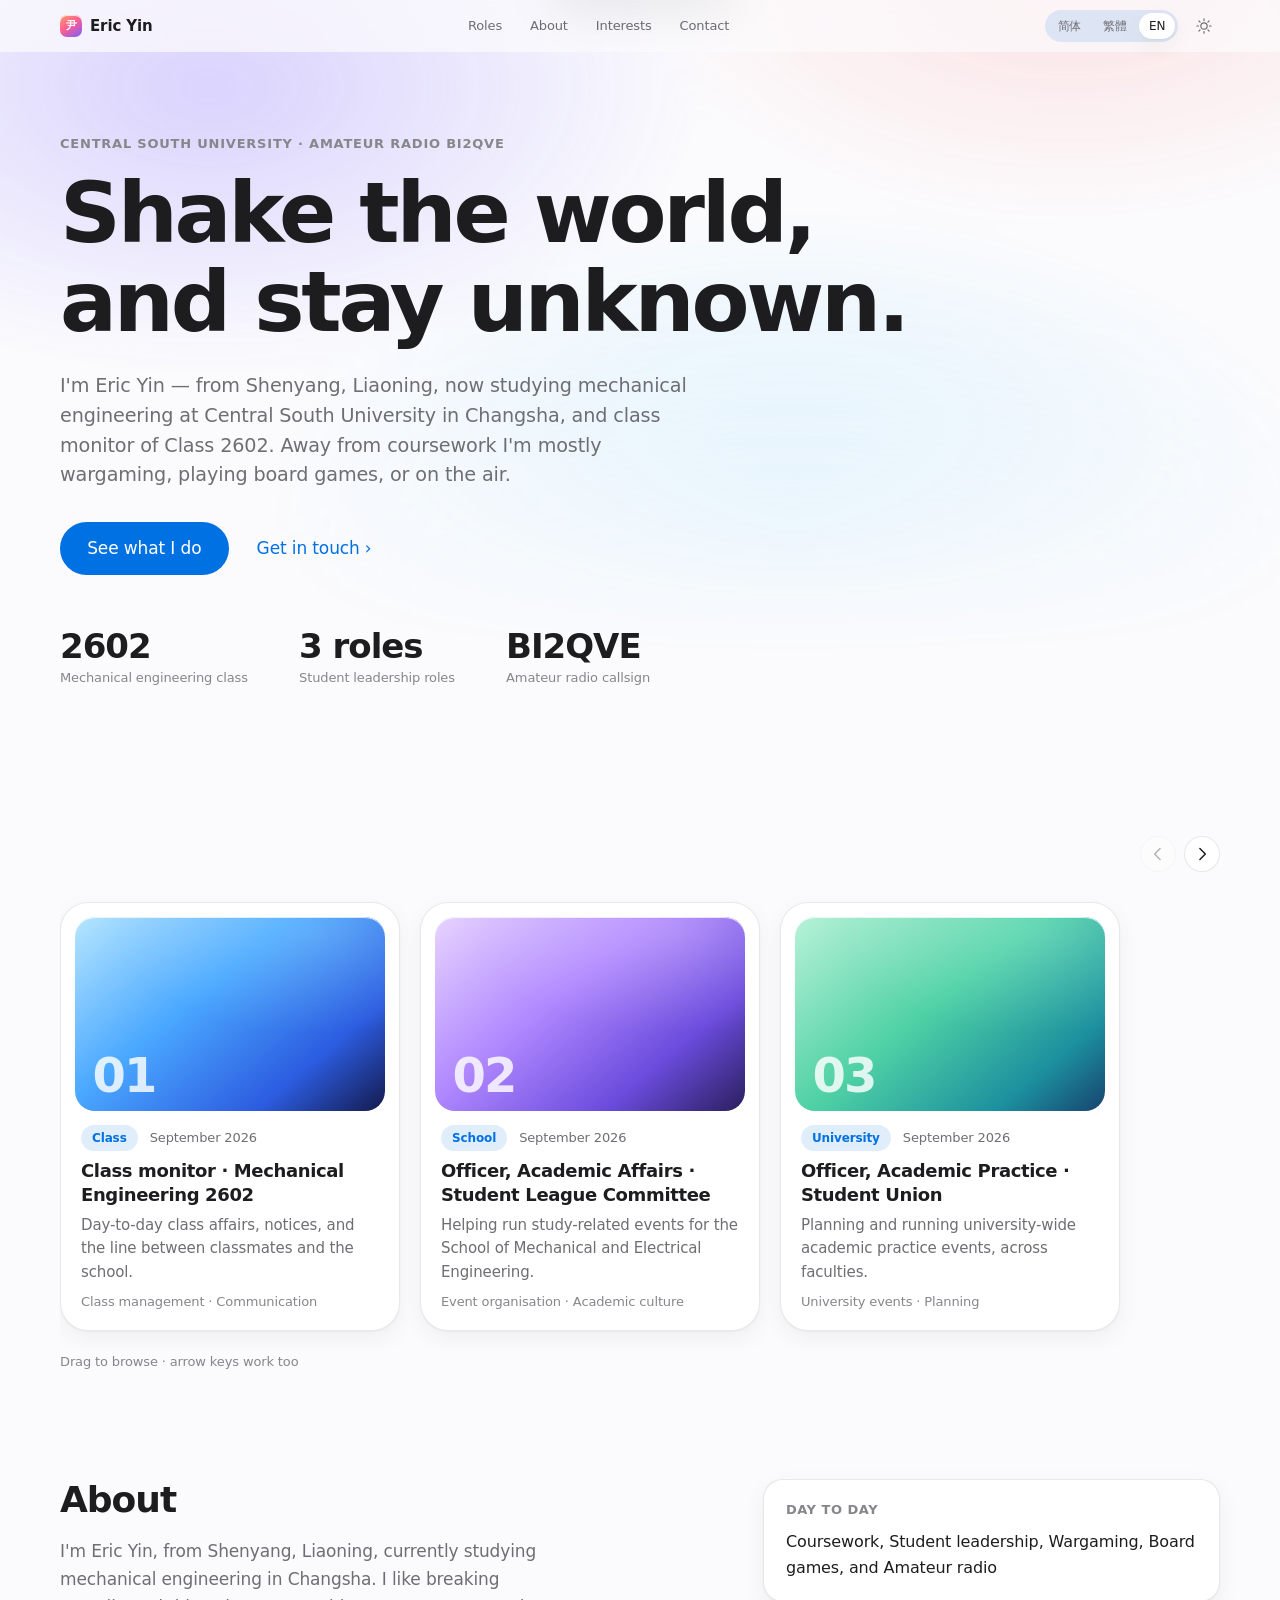
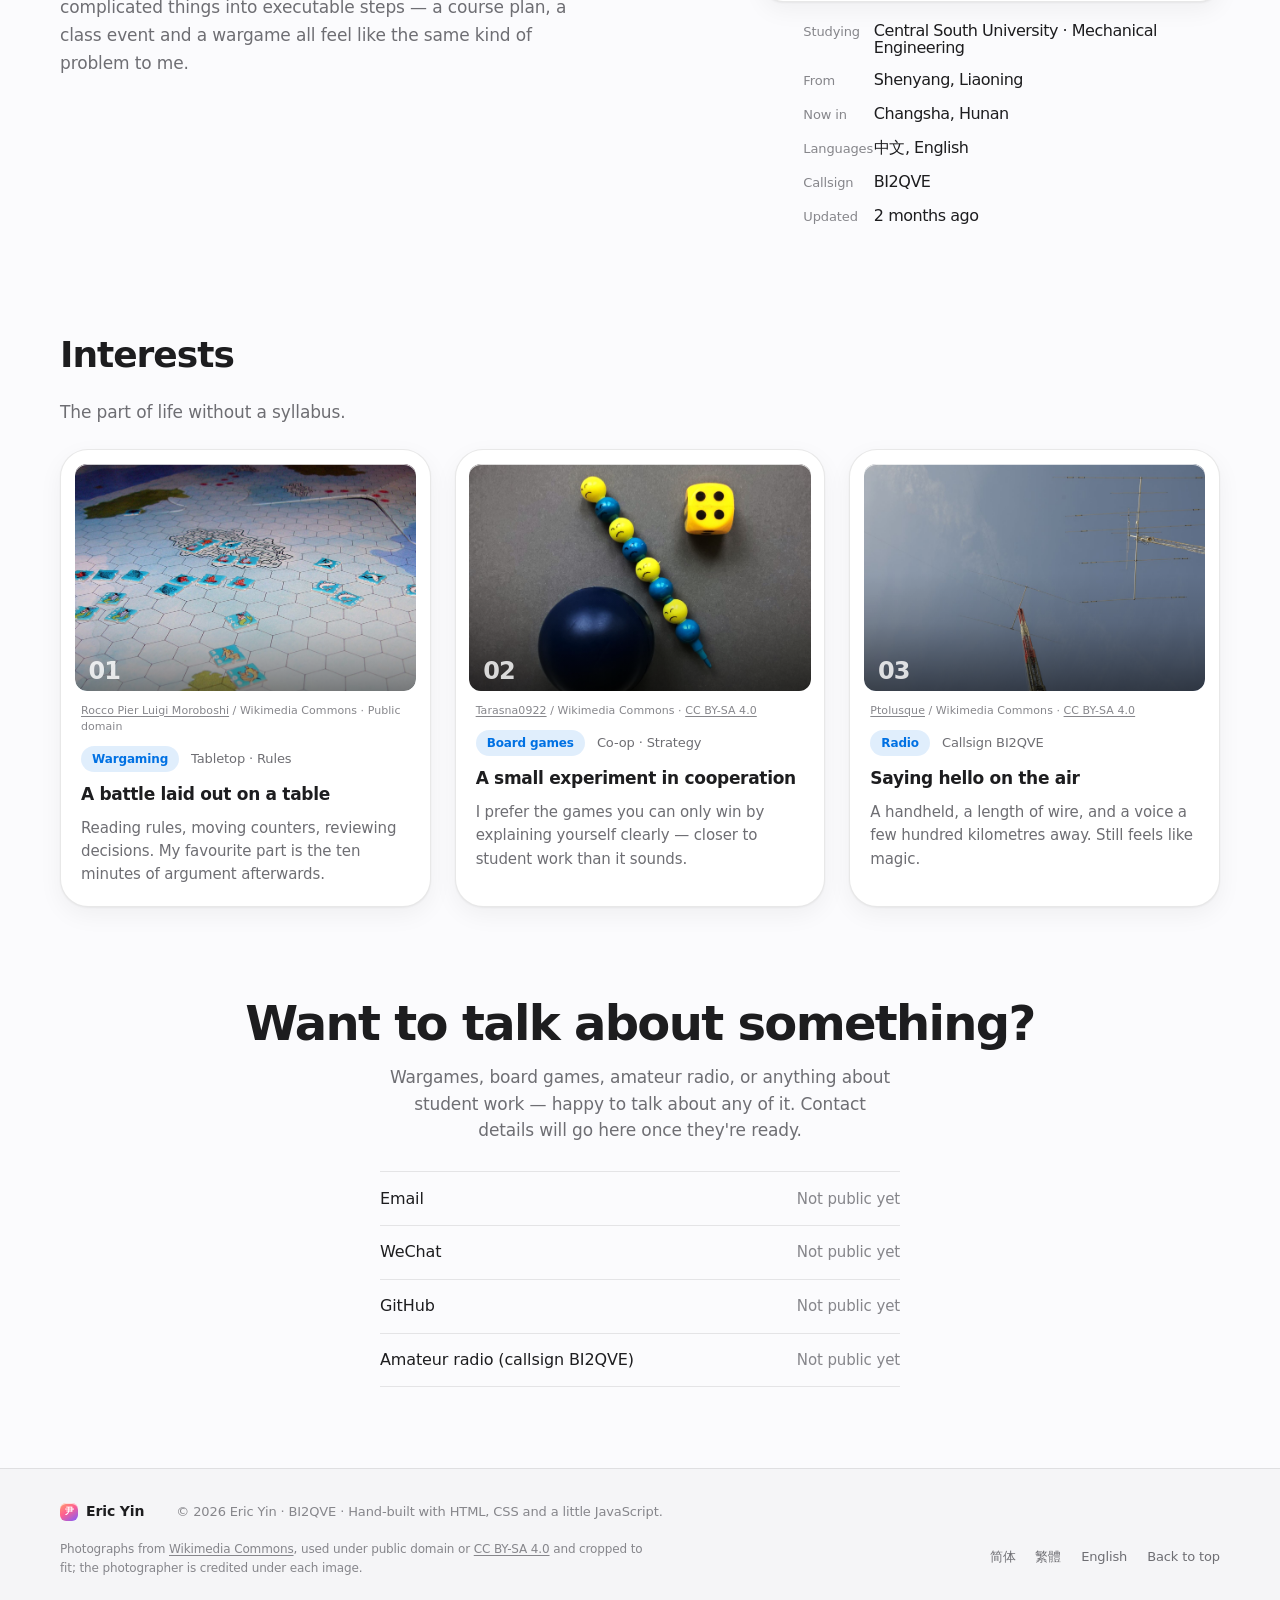
==== en/index.html @ 5bc8073a "建立个人主页：三语静态站点与 Pages 部署流程 简体 / 繁體（香港）/ English 三个页面，共用一份样式与脚本。  日期、区间、数字、复数、列表全部走 Intl，跟着页面语言自动切换；中文" ====
<!doctype html>
<html lang="en" dir="ltr">
<head>
<meta charset="utf-8">
<meta name="viewport" content="width=device-width, initial-scale=1, viewport-fit=cover">
<title>Eric Yin — Central South University · Amateur radio BI2QVE</title>
<meta name="description" content="Eric Yin (尹赫) is from Shenyang, Liaoning, studies mechanical engineering at Central South University, and is class monitor of Class 2602. Amateur radio callsign BI2QVE.">

<link rel="canonical" href="https://federation132.github.io/en/">
<link rel="alternate" hreflang="zh-CN" href="https://federation132.github.io/">
<link rel="alternate" hreflang="zh-HK" href="https://federation132.github.io/zh-HK/">
<link rel="alternate" hreflang="en" href="https://federation132.github.io/en/">
<link rel="alternate" hreflang="x-default" href="https://federation132.github.io/">

<meta property="og:type" content="profile">
<meta property="og:locale" content="en_US">
<meta property="og:locale:alternate" content="zh_CN">
<meta property="og:title" content="Eric Yin — Central South University · BI2QVE">
<meta property="og:description" content="From Shenyang, Liaoning. Mechanical engineering student, class monitor, amateur radio BI2QVE.">
<meta property="og:url" content="https://federation132.github.io/en/">

<meta name="theme-color" content="#fbfbfd" media="(prefers-color-scheme: light)">
<meta name="theme-color" content="#000000" media="(prefers-color-scheme: dark)">

<link rel="stylesheet" href="../assets/styles.css">
<noscript><style>[data-reveal]{opacity:1;transform:none}</style></noscript>

<script type="application/ld+json">
{"@context":"https://schema.org","@type":"Person","name":"Eric Yin","alternateName":"尹赫","identifier":"BI2QVE",
"jobTitle":"Undergraduate student","url":"https://federation132.github.io/en/",
"affiliation":{"@type":"CollegeOrUniversity","name":"Central South University"},
"birthPlace":{"@type":"Place","address":{"@type":"PostalAddress","addressLocality":"Shenyang","addressRegion":"Liaoning"}},
"address":{"@type":"PostalAddress","addressLocality":"Changsha","addressRegion":"Hunan"},
"knowsLanguage":["en","zh-CN"]}
</script>

<script>
  (function () {
    try {
      var saved = localStorage.getItem('site-theme');
      if (saved === 'light' || saved === 'dark') document.documentElement.dataset.theme = saved;
    } catch (e) {}
  })();
</script>
</head>
<body>

<a class="skip-link" href="#main">Skip to main content</a>

<div class="progress" aria-hidden="true"><i class="progress__bar" id="progressBar"></i></div>

<header class="nav" id="nav">
  <div class="nav__inner">
    <a class="nav__brand" href="/en/" hreflang="en">
      <span class="nav__mark" aria-hidden="true">尹</span>
      <span class="nav__name">Eric Yin</span>
    </a>

    <nav class="nav__links" aria-label="Main navigation">
      <a href="#roles">Roles</a>
      <a href="#about">About</a>
      <a href="#interests">Interests</a>
      <a href="#contact">Contact</a>
    </nav>

    <div class="nav__actions">
      <div class="lang-switch" role="group" aria-label="Language">
        <a class="lang-switch__opt" href="/" hreflang="zh-CN" lang="zh-CN">简体</a>
        <a class="lang-switch__opt" href="/zh-HK/" hreflang="zh-HK" lang="zh-HK">繁體</a>
        <a class="lang-switch__opt is-active" href="/en/" hreflang="en" lang="en" aria-current="true">EN</a>
      </div>

      <button class="icon-btn" id="themeToggle" type="button"
              aria-label="Switch to dark appearance"
              data-label-to-light="Switch to light appearance"
              data-label-to-dark="Switch to dark appearance">
        <svg class="icon icon--sun" viewBox="0 0 24 24" aria-hidden="true">
          <circle cx="12" cy="12" r="4.25"/>
          <path d="M12 2.5v2.2M12 19.3v2.2M2.5 12h2.2M19.3 12h2.2M5.2 5.2l1.6 1.6M17.2 17.2l1.6 1.6M18.8 5.2l-1.6 1.6M6.8 17.2l-1.6 1.6"/>
        </svg>
        <svg class="icon icon--moon" viewBox="0 0 24 24" aria-hidden="true">
          <path d="M20 14.4A8.4 8.4 0 1 1 9.6 4a6.6 6.6 0 0 0 10.4 10.4Z"/>
        </svg>
      </button>
    </div>
  </div>
</header>

<main id="main">

  <!-- ── Hero ───────────────────────────────────────────────── -->
  <section class="hero">
    <div class="hero__glow" aria-hidden="true"></div>
    <div class="container hero__inner" id="heroInner">
      <p class="eyebrow">Central South University · Amateur radio BI2QVE</p>
      <h1 class="display">Shake the world,<br>and stay unknown.</h1>
      <p class="hero__sub">
        I'm Eric Yin — from Shenyang, Liaoning, now studying mechanical engineering at
        Central South University in Changsha, and class monitor of Class 2602.
        Away from coursework I'm mostly wargaming, playing board games, or on the air.
      </p>
      <div class="hero__actions">
        <a class="btn btn--lg" href="#roles">See what I do</a>
        <a class="link link--lg" href="#contact">Get in touch <span class="chev" aria-hidden="true">›</span></a>
      </div>

      <!-- 2602 is a class designation and BI2QVE is a callsign: identifiers,
           not quantities, so neither one goes through number formatting. -->
      <dl class="facts">
        <div class="fact">
          <dt class="fact__label">Mechanical engineering class</dt>
          <dd class="fact__value">2602</dd>
        </div>
        <div class="fact">
          <dt class="fact__label">Student leadership roles</dt>
          <dd class="fact__value">
            <span data-l10n-number="3">3</span>
            <span data-l10n-count="3" data-l10n-forms='{"one":"role","other":"roles"}'>roles</span>
          </dd>
        </div>
        <div class="fact">
          <dt class="fact__label">Amateur radio callsign</dt>
          <dd class="fact__value">BI2QVE</dd>
        </div>
      </dl>
    </div>
  </section>

  <!-- ── Student roles ──────────────────────────────────────── -->
  <section class="section" id="roles" aria-labelledby="rolesTitle">
    <div class="container section__head">
      <div>
        <h2 class="section__title" id="rolesTitle" data-reveal>Student roles</h2>
        <p class="section__sub" data-reveal>Three levels: my class, my school, and the university.</p>
      </div>
      <div class="rail" role="group" aria-label="Student roles carousel controls">
        <button class="rail__btn" type="button" data-rail="prev" aria-label="Previous">
          <svg viewBox="0 0 24 24" aria-hidden="true"><path d="M14.5 5.5 8 12l6.5 6.5"/></svg>
        </button>
        <button class="rail__btn" type="button" data-rail="next" aria-label="Next">
          <svg viewBox="0 0 24 24" aria-hidden="true"><path d="M9.5 5.5 16 12l-6.5 6.5"/></svg>
        </button>
      </div>
    </div>

    <div class="carousel container" id="carousel"
         role="group" aria-roledescription="carousel" aria-label="Student roles, draggable">
      <div class="carousel__viewport">
        <ul class="carousel__track" tabindex="0">
          <li class="work">
            <a class="work__link" href="#">
              <span class="cover cover--ocean"><span class="cover__num" aria-hidden="true">01</span></span>
              <span class="work__body">
                <span class="meta">
                  <span class="pill">Class</span>
                  <time datetime="2026-09" data-l10n-date="2026-09" data-l10n-date-format="ym">September 2026</time>
                </span>
                <span class="work__title">Class monitor · Mechanical Engineering 2602</span>
                <span class="work__excerpt">Day-to-day class affairs, notices, and the line between classmates and the school.</span>
                <span class="work__tags">Class management · Communication</span>
              </span>
            </a>
          </li>
          <li class="work">
            <a class="work__link" href="#">
              <span class="cover cover--lilac"><span class="cover__num" aria-hidden="true">02</span></span>
              <span class="work__body">
                <span class="meta">
                  <span class="pill">School</span>
                  <time datetime="2026-09" data-l10n-date="2026-09" data-l10n-date-format="ym">September 2026</time>
                </span>
                <span class="work__title">Officer, Academic Affairs · Student League Committee</span>
                <span class="work__excerpt">Helping run study-related events for the School of Mechanical and Electrical Engineering.</span>
                <span class="work__tags">Event organisation · Academic culture</span>
              </span>
            </a>
          </li>
          <li class="work">
            <a class="work__link" href="#">
              <span class="cover cover--mint"><span class="cover__num" aria-hidden="true">03</span></span>
              <span class="work__body">
                <span class="meta">
                  <span class="pill">University</span>
                  <time datetime="2026-09" data-l10n-date="2026-09" data-l10n-date-format="ym">September 2026</time>
                </span>
                <span class="work__title">Officer, Academic Practice · Student Union</span>
                <span class="work__excerpt">Planning and running university-wide academic practice events, across faculties.</span>
                <span class="work__tags">University events · Planning</span>
              </span>
            </a>
          </li>
        </ul>
      </div>
      <p class="carousel__hint">Drag to browse · arrow keys work too</p>
    </div>
  </section>

  <!-- ── About ──────────────────────────────────────────────── -->
  <section class="section" id="about" aria-labelledby="aboutTitle">
    <div class="container about">
      <div class="about__col">
        <h2 class="section__title" id="aboutTitle" data-reveal>About</h2>
        <p class="about__text" data-reveal>
          I'm Eric Yin, from Shenyang, Liaoning, currently studying mechanical engineering
          in Changsha. I like breaking complicated things into executable steps — a course
          plan, a class event and a wargame all feel like the same kind of problem to me.
        </p>
        <p class="about__text" data-reveal>
          Off duty I'm on the air as BI2QVE, at a board game table, or replaying a battle
          from decades ago. Different hobbies, same skill: making a call while the
          information is still incomplete.
        </p>
      </div>

      <div class="about__col about__col--aside">
        <div class="panel" data-reveal>
          <h3 class="panel__title">Day to day</h3>
          <p class="skills" data-l10n-list="Coursework|Student leadership|Wargaming|Board games|Amateur radio">Coursework, student leadership, wargaming, board games, and amateur radio</p>
        </div>

        <ul class="facts facts--stack">
          <li class="fact">
            <span class="fact__label">Studying</span>
            <span class="fact__value">Central South University · Mechanical Engineering</span>
          </li>
          <li class="fact">
            <span class="fact__label">From</span>
            <span class="fact__value">Shenyang, Liaoning</span>
          </li>
          <li class="fact">
            <span class="fact__label">Now in</span>
            <span class="fact__value">Changsha, Hunan</span>
          </li>
          <li class="fact">
            <span class="fact__label">Languages</span>
            <span class="fact__value"><span lang="zh-CN">中文</span>, English</span>
          </li>
          <li class="fact">
            <span class="fact__label">Callsign</span>
            <span class="fact__value">BI2QVE</span>
          </li>
          <li class="fact">
            <span class="fact__label">Updated</span>
            <span class="fact__value"><span data-l10n-relative="2026-09-24">today</span></span>
          </li>
        </ul>
      </div>
    </div>
  </section>

  <!-- ── Interests ──────────────────────────────────────────── -->
  <section class="section" id="interests" aria-labelledby="interestsTitle">
    <div class="container">
      <h2 class="section__title" id="interestsTitle" data-reveal>Interests</h2>
      <p class="section__sub" data-reveal>The part of life without a syllabus.</p>

      <ul class="grid grid--spaced">
        <li class="card" data-reveal>
          <div class="card__box">
            <span class="cover cover--sm cover--photo">
              <img class="cover__img" src="../assets/img/interest-wargame.jpg" width="1600" height="1067"
                   loading="lazy" decoding="async" alt="A hex-grid wargame map with counters on a table">
              <span class="cover__num" aria-hidden="true">01</span>
            </span>
            <p class="card__credit">
              <a href="https://commons.wikimedia.org/wiki/File:Idro_wargame_mapboard_detail.JPG" rel="noopener">Rocco Pier Luigi Moroboshi</a>
              / Wikimedia Commons · Public domain
            </p>
            <span class="meta"><span class="pill">Wargaming</span><span>Tabletop · Rules</span></span>
            <h3 class="card__title">A battle laid out on a table</h3>
            <p class="card__excerpt">Reading rules, moving counters, reviewing decisions. My favourite part is the ten minutes of argument afterwards.</p>
          </div>
        </li>
        <li class="card" data-reveal>
          <div class="card__box">
            <span class="cover cover--sm cover--photo">
              <img class="cover__img" src="../assets/img/interest-boardgames.jpg" width="1600" height="1067"
                   loading="lazy" decoding="async" alt="A close-up of a board game: a die and game pieces">
              <span class="cover__num" aria-hidden="true">02</span>
            </span>
            <p class="card__credit">
              <a href="https://commons.wikimedia.org/wiki/File:A_board_game_die,_a_small_ball_and_a_pen.jpg" rel="noopener">Tarasna0922</a>
              / Wikimedia Commons · <a href="https://creativecommons.org/licenses/by-sa/4.0" rel="noopener">CC BY-SA 4.0</a>
            </p>
            <span class="meta"><span class="pill">Board games</span><span>Co-op · Strategy</span></span>
            <h3 class="card__title">A small experiment in cooperation</h3>
            <p class="card__excerpt">I prefer the games you can only win by explaining yourself clearly — closer to student work than it sounds.</p>
          </div>
        </li>
        <li class="card" data-reveal>
          <div class="card__box">
            <span class="cover cover--sm cover--photo">
              <img class="cover__img" src="../assets/img/interest-radio.jpg" width="1600" height="1067"
                   loading="lazy" decoding="async" alt="Looking up at Yagi antennas on a tower against the sky">
              <span class="cover__num" aria-hidden="true">03</span>
            </span>
            <p class="card__credit">
              <a href="https://commons.wikimedia.org/wiki/File:Beam_antennas_amateur_radio_contest_station.JPG" rel="noopener">Ptolusque</a>
              / Wikimedia Commons · <a href="https://creativecommons.org/licenses/by-sa/4.0" rel="noopener">CC BY-SA 4.0</a>
            </p>
            <span class="meta"><span class="pill">Radio</span><span>Callsign BI2QVE</span></span>
            <h3 class="card__title">Saying hello on the air</h3>
            <p class="card__excerpt">A handheld, a length of wire, and a voice a few hundred kilometres away. Still feels like magic.</p>
          </div>
        </li>
      </ul>
    </div>
  </section>

  <!-- ── Contact ────────────────────────────────────────────── -->
  <section class="section section--tight" id="contact" aria-labelledby="contactTitle">
    <div class="container contact" data-reveal>
      <h2 class="contact__title" id="contactTitle">Want to talk about something?</h2>
      <p class="contact__sub">Wargames, board games, amateur radio, or anything about student work — happy to talk about any of it. Contact details will go here once they're ready.</p>

      <ul class="channels">
        <li class="channel">
          <span class="channel__label">Email</span>
          <span class="channel__value">Not public yet</span>
        </li>
        <li class="channel">
          <span class="channel__label">WeChat</span>
          <span class="channel__value">Not public yet</span>
        </li>
        <li class="channel">
          <span class="channel__label">GitHub</span>
          <span class="channel__value">Not public yet</span>
        </li>
        <li class="channel">
          <span class="channel__label">Amateur radio (callsign BI2QVE)</span>
          <span class="channel__value">Not public yet</span>
        </li>
      </ul>
    </div>
  </section>

</main>

<footer class="footer">
  <div class="container footer__inner">
    <p class="footer__brand"><span class="nav__mark nav__mark--sm" aria-hidden="true">尹</span> Eric Yin</p>
    <p class="footer__note">© 2026 Eric Yin · BI2QVE · Hand-built with HTML, CSS and a little JavaScript.</p>
    <p class="footer__credits">
      Photographs from <a href="https://commons.wikimedia.org" rel="noopener">Wikimedia Commons</a>,
      used under public domain or <a href="https://creativecommons.org/licenses/by-sa/4.0" rel="noopener">CC BY-SA 4.0</a> and cropped to fit;
      the photographer is credited under each image.
    </p>
    <nav class="footer__links" aria-label="Footer navigation">
      <a href="/" hreflang="zh-CN" lang="zh-CN">简体</a>
      <a href="/zh-HK/" hreflang="zh-HK" lang="zh-HK">繁體</a>
      <a href="/en/" hreflang="en" lang="en">English</a>
      <a href="#main">Back to top</a>
    </nav>
  </div>
</footer>

<!-- Offered, never forced: shown only when the browser prefers the other language. -->
<aside class="lang-hint" id="langHint" hidden>
  <p class="lang-hint__msg" lang="zh-CN" data-lang-variant="zh-CN">这个页面也有简体中文版本。</p>
  <p class="lang-hint__msg" lang="zh-HK" data-lang-variant="zh-HK">此頁亦有繁體中文版本。</p>
  <a class="lang-hint__go" href="/" hreflang="zh-CN" lang="zh-CN" data-lang-variant="zh-CN" data-lang-remember="zh-CN">阅读简体中文版</a>
  <a class="lang-hint__go" href="/zh-HK/" hreflang="zh-HK" lang="zh-HK" data-lang-variant="zh-HK" data-lang-remember="zh-HK">閱讀繁體中文版</a>
  <button class="lang-hint__close" type="button" lang="zh-CN" data-lang-variant="zh-CN" aria-label="不再提示">
    <svg viewBox="0 0 24 24" aria-hidden="true"><path d="M7 7l10 10M17 7L7 17"/></svg>
  </button>
  <button class="lang-hint__close" type="button" lang="zh-HK" data-lang-variant="zh-HK" aria-label="不再提示">
    <svg viewBox="0 0 24 24" aria-hidden="true"><path d="M7 7l10 10M17 7L7 17"/></svg>
  </button>
</aside>

<script src="../assets/app.js" defer></script>
</body>
</html>
---- assets/styles.css ----
/* =========================================================
   Personal site — built on Apple's design and fluid-interface
   principles, with internationalisation treated as structure
   rather than an afterthought.

   i18n / l10n notes, kept in the CSS itself:
   - every spacing, inset and alignment uses logical properties,
     so a right-to-left locale flips without a second stylesheet;
   - tracking and leading are tuned per script, because one
     letter-spacing value cannot be right for Latin and for CJK;
   - type scales in rem/clamp, so a larger user font size or a
     longer translation reflows instead of clipping.
   ========================================================= */

/* ── Tokens ─────────────────────────────────────────────── */
:root {
  color-scheme: light;

  --bg: #fbfbfd;
  --bg-deep: #f5f5f7;
  --surface: #ffffff;
  --nav-bg: rgba(251, 251, 253, 0.72);

  --text: #1d1d1f;
  --text-secondary: #6e6e73;
  --text-tertiary: #86868b;
  --hairline: rgba(0, 0, 0, 0.09);
  --edge-light: rgba(255, 255, 255, 0.75);

  --accent: #0071e3;
  --accent-soft: rgba(0, 113, 227, 0.12);

  --shadow-1: 0 1px 2px rgba(0, 0, 0, 0.05), 0 8px 24px rgba(0, 0, 0, 0.05);
  --shadow-2: 0 2px 6px rgba(0, 0, 0, 0.07), 0 22px 56px rgba(0, 0, 0, 0.11);
  --shadow-3: 0 8px 20px rgba(0, 0, 0, 0.10), 0 30px 70px rgba(0, 0, 0, 0.16);

  --r-lg: 28px;
  --r-md: 20px;
  --r-sm: 12px;

  --font: -apple-system, BlinkMacSystemFont, "SF Pro Display", "SF Pro Text",
          "Segoe UI", Roboto, "Helvetica Neue", "Noto Sans", "Noto Sans SC",
          "PingFang SC", "Hiragino Sans GB", "Microsoft YaHei", system-ui, sans-serif;

  --nav-h: 52px;
  --ease-out: cubic-bezier(0.22, 0.61, 0.36, 1);
  --ease-in-out: cubic-bezier(0.4, 0, 0.2, 1);
}

[data-theme="dark"] {
  color-scheme: dark;
  --bg: #000000;
  --bg-deep: #0a0a0c;
  --surface: #1d1d1f;
  --nav-bg: rgba(22, 22, 24, 0.68);
  --text: #f5f5f7;
  --text-secondary: #a1a1a6;
  --text-tertiary: #8e8e93;
  --hairline: rgba(255, 255, 255, 0.13);
  --edge-light: rgba(255, 255, 255, 0.16);
  --accent: #0a84ff;
  --accent-soft: rgba(10, 132, 255, 0.18);
  --shadow-1: 0 1px 2px rgba(0, 0, 0, 0.6), 0 10px 30px rgba(0, 0, 0, 0.5);
  --shadow-2: 0 2px 8px rgba(0, 0, 0, 0.7), 0 26px 70px rgba(0, 0, 0, 0.6);
  --shadow-3: 0 10px 26px rgba(0, 0, 0, 0.7), 0 34px 80px rgba(0, 0, 0, 0.7);
}

@media (prefers-color-scheme: dark) {
  :root:not([data-theme="light"]) {
    color-scheme: dark;
    --bg: #000000;
    --bg-deep: #0a0a0c;
    --surface: #1d1d1f;
    --nav-bg: rgba(22, 22, 24, 0.68);
    --text: #f5f5f7;
    --text-secondary: #a1a1a6;
    --text-tertiary: #8e8e93;
    --hairline: rgba(255, 255, 255, 0.13);
    --edge-light: rgba(255, 255, 255, 0.16);
    --accent: #0a84ff;
    --accent-soft: rgba(10, 132, 255, 0.18);
    --shadow-1: 0 1px 2px rgba(0, 0, 0, 0.6), 0 10px 30px rgba(0, 0, 0, 0.5);
    --shadow-2: 0 2px 8px rgba(0, 0, 0, 0.7), 0 26px 70px rgba(0, 0, 0, 0.6);
    --shadow-3: 0 10px 26px rgba(0, 0, 0, 0.7), 0 34px 80px rgba(0, 0, 0, 0.7);
  }
}

/* ── Base ───────────────────────────────────────────────── */
*, *::before, *::after { box-sizing: border-box; }

html {
  -webkit-text-size-adjust: 100%;
  scroll-behavior: smooth;
  scroll-padding-top: calc(var(--nav-h) + 20px);
}

body {
  margin: 0;
  background: var(--bg);
  color: var(--text);
  font: 400 1rem/1.5 var(--font);
  font-optical-sizing: auto;
  letter-spacing: -0.008em;
  -webkit-font-smoothing: antialiased;
  overflow-x: hidden;
}

img, svg { display: block; max-width: 100%; }
a { color: inherit; text-decoration: none; }
::selection { background: var(--accent-soft); }

:focus-visible {
  outline: 2px solid var(--accent);
  outline-offset: 3px;
  border-radius: 6px;
}

.sr-only {
  position: absolute; width: 1px; height: 1px; padding: 0; margin: -1px;
  overflow: hidden; clip: rect(0 0 0 0); white-space: nowrap; border: 0;
}

.skip-link {
  position: fixed; inset-block-start: 8px; inset-inline-start: 50%;
  transform: translate(-50%, -160%);
  z-index: 100; padding: 10px 18px; border-radius: 999px;
  background: var(--surface); box-shadow: var(--shadow-2);
  font-size: 0.875rem; font-weight: 500;
  transition: transform 180ms var(--ease-out);
}
.skip-link:focus { transform: translate(-50%, 0); }

.container { width: min(1160px, 100% - 2.5rem); margin-inline: auto; }

/* ── Script-aware typography ────────────────────────────── */
/* Latin display type tightens as it grows. CJK does not want the
   same negative tracking, and prefers a touch more leading. */
.display {
  margin: 0;
  font-size: clamp(2.5rem, 6.6vw, 5.5rem);
  line-height: 1.05;
  letter-spacing: -0.038em;
  font-weight: 600;
  text-wrap: balance;
}

:lang(zh) .display { letter-spacing: -0.02em; line-height: 1.12; }
:lang(zh) .section__title,
:lang(zh) .contact__title { letter-spacing: -0.015em; }

/* CJK line breaking: no punctuation stranded at the start of a line. */
:lang(zh), :lang(ja), :lang(ko) { line-break: strict; }

.section__title {
  margin: 0;
  font-size: clamp(1.5rem, 3.2vw, 2.25rem);
  line-height: 1.15;
  letter-spacing: -0.028em;
  font-weight: 600;
}
.section__sub {
  margin: 0.6rem 0 0;
  font-size: 1.0625rem;
  line-height: 1.5;
  color: var(--text-secondary);
}

.eyebrow {
  margin: 0 0 1rem;
  font-size: 0.8125rem;
  line-height: 1.4;
  letter-spacing: 0.06em;
  text-transform: uppercase;
  font-weight: 600;
  color: var(--text-tertiary);
}

.meta {
  display: flex; flex-wrap: wrap; align-items: center; gap: 0.6rem 0.75rem;
  margin: 0;
  font-size: 0.8125rem;
  color: var(--text-secondary);
}

.pill {
  padding: 4px 11px;
  border-radius: 999px;
  background: var(--accent-soft);
  color: var(--accent);
  font-weight: 600;
  font-size: 0.75rem;
}

.link {
  display: inline-flex; align-items: center; gap: 0.3em;
  font-size: 1rem; font-weight: 500;
  color: var(--accent);
  transition: opacity 160ms var(--ease-out);
}
.link--lg { font-size: 1.0625rem; }
.link:hover { opacity: 0.75; }

.chev {
  display: inline-block;
  transition: transform 220ms var(--ease-out);
}
.link:hover .chev { transform: translateX(3px); }

/* A right-to-left locale mirrors directional glyphs, not the layout. */
[dir="rtl"] .chev { transform: scaleX(-1); }
[dir="rtl"] .link:hover .chev { transform: scaleX(-1) translateX(3px); }
[dir="rtl"] .rail__btn svg { transform: scaleX(-1); }

/* ── Reading progress ───────────────────────────────────── */
.progress {
  position: fixed; inset-block-start: 0; inset-inline: 0;
  z-index: 60; height: 2px; pointer-events: none;
}
.progress__bar {
  display: block; height: 100%; width: 100%;
  background: linear-gradient(90deg, var(--accent), #7d5cff);
  transform: scaleX(0);
  transform-origin: left center;
}
[dir="rtl"] .progress__bar { transform-origin: right center; }

/* ── Navigation: a translucent material, content scrolls under ── */
.nav {
  position: fixed; inset-block-start: 0; inset-inline: 0; z-index: 50;
  height: var(--nav-h);
  background: var(--nav-bg);
  -webkit-backdrop-filter: saturate(180%) blur(20px);
  backdrop-filter: saturate(180%) blur(20px);
}
/* Scroll edge effect: a soft fade instead of a hard 1px divider. */
.nav::after {
  content: "";
  position: absolute; inset-block-start: 100%; inset-inline: 0; height: 18px;
  background: linear-gradient(to bottom, var(--hairline), transparent);
  opacity: 0; pointer-events: none;
  transition: opacity 260ms var(--ease-out);
}
.nav.is-scrolled::after { opacity: 1; }

.nav__inner {
  height: 100%;
  width: min(1160px, 100% - 2.5rem);
  margin-inline: auto;
  display: flex; align-items: center; gap: 1.25rem;
}

.nav__brand {
  display: inline-flex; align-items: center; gap: 0.5rem;
  font-size: 0.9375rem; font-weight: 600;
  white-space: nowrap;
}
.nav__mark {
  display: grid; place-items: center;
  inline-size: 22px; block-size: 22px;
  border-radius: 7px;
  background: linear-gradient(145deg, #ff9f6b, #ff5f8f 45%, #7d5cff);
  color: #fff;
  font-size: 0.6875rem; font-weight: 600;
  letter-spacing: 0;
  box-shadow: inset 0 1px 0 var(--edge-light);
}
.nav__mark--sm { inline-size: 18px; block-size: 18px; font-size: 0.5625rem; border-radius: 6px; }

.nav__links {
  display: flex; align-items: center; gap: 1.5rem;
  margin-inline: auto;
  font-size: 0.8125rem;
  color: var(--text-secondary);
  white-space: nowrap;
}
.nav__links a { padding: 6px 2px; transition: color 160ms var(--ease-out); }
.nav__links a:hover { color: var(--text); }

.nav__actions { display: flex; align-items: center; gap: 0.6rem; }

/* Segmented control — the iOS pattern, on the web. */
.lang-switch {
  display: inline-flex; align-items: center; gap: 2px;
  padding: 3px;
  border-radius: 999px;
  background: var(--accent-soft);
}
.lang-switch__opt {
  padding: 4px 10px;
  border-radius: 999px;
  font-size: 0.75rem; font-weight: 500;
  color: var(--text-secondary);
  transition: background 200ms var(--ease-out), color 200ms var(--ease-out),
              transform 140ms var(--ease-out);
}
.lang-switch__opt:active { transform: scale(0.95); }
.lang-switch__opt:hover { color: var(--text); }
.lang-switch__opt.is-active {
  background: var(--surface);
  color: var(--text);
  box-shadow: var(--shadow-1);
}

.icon-btn {
  display: grid; place-items: center;
  inline-size: 32px; block-size: 32px; padding: 0;
  border: 0; border-radius: 50%;
  background: transparent; color: var(--text-secondary);
  cursor: pointer;
  transition: background 160ms var(--ease-out), color 160ms var(--ease-out),
              transform 120ms var(--ease-out);
}
.icon-btn:hover { background: var(--accent-soft); color: var(--text); }
.icon-btn:active { transform: scale(0.92); }

.icon { inline-size: 18px; block-size: 18px; fill: none; stroke: currentColor; stroke-width: 1.6; stroke-linecap: round; }
.icon--moon { display: none; }
[data-theme="dark"] .icon--sun { display: none; }
[data-theme="dark"] .icon--moon { display: block; }
@media (prefers-color-scheme: dark) {
  :root:not([data-theme="light"]) .icon--sun { display: none; }
  :root:not([data-theme="light"]) .icon--moon { display: block; }
}

/* ── Buttons ────────────────────────────────────────────── */
.btn {
  display: inline-flex; align-items: center; justify-content: center;
  padding: 0.7rem 1.4rem;
  border: 0; border-radius: 999px;
  background: var(--accent); color: #fff;
  font: inherit; font-size: 0.9375rem; font-weight: 500;
  cursor: pointer;
  transition: transform 140ms var(--ease-out), filter 180ms var(--ease-out);
}
.btn--lg { padding: 0.85rem 1.7rem; font-size: 1.0625rem; }
.btn:hover { filter: brightness(1.08); }
.btn:active { transform: scale(0.96); }

/* ── Hero ───────────────────────────────────────────────── */
.hero {
  position: relative;
  padding-block: clamp(6.5rem, 15vh, 10rem) clamp(2.5rem, 6vh, 4rem);
  overflow: hidden;
}

.hero__glow {
  position: absolute;
  inset-block-start: -30%; inset-inline: -10%; block-size: 130%;
  background:
    radial-gradient(46% 42% at 22% 32%, rgba(120, 92, 255, 0.30), transparent 70%),
    radial-gradient(42% 40% at 78% 18%, rgba(255, 122, 122, 0.26), transparent 70%),
    radial-gradient(50% 46% at 60% 78%, rgba(47, 184, 255, 0.22), transparent 72%);
  filter: blur(18px);
  opacity: 0.85;
  pointer-events: none;
  /* Dissolves into the page instead of ending on a visible edge. */
  -webkit-mask-image: linear-gradient(to bottom, #000 0%, #000 55%, transparent 92%);
  mask-image: linear-gradient(to bottom, #000 0%, #000 55%, transparent 92%);
}

.hero__inner { position: relative; }
.hero__inner > * { will-change: transform, opacity; }

.hero__sub {
  margin: 1.5rem 0 0;
  max-width: 34em;      /* em, not ch: a measure that survives translation */
  font-size: clamp(1.0625rem, 1.5vw, 1.3125rem);
  line-height: 1.55;
  color: var(--text-secondary);
}

.hero__actions {
  margin-block-start: 2rem;
  display: flex; flex-wrap: wrap; align-items: center; gap: 1rem 1.75rem;
}

/* ── Facts ──────────────────────────────────────────────── */
.facts {
  display: flex; flex-wrap: wrap; gap: clamp(1.5rem, 4vw, 3.5rem);
  margin: clamp(2.5rem, 6vh, 3.5rem) 0 0;
}
.facts--stack { flex-direction: column; gap: 0.9rem; margin: 0; }

.fact { display: flex; flex-direction: column-reverse; gap: 0.15rem; }
.facts--stack .fact { flex-direction: row; gap: 0.75rem; align-items: baseline; }

.fact__value {
  margin: 0;
  font-size: clamp(1.5rem, 3vw, 2.125rem);
  line-height: 1.1;
  letter-spacing: -0.03em;
  font-weight: 600;
  font-variant-numeric: tabular-nums;
}
.facts--stack .fact__value { font-size: 1rem; font-weight: 500; }

.fact__label {
  font-size: 0.8125rem;
  color: var(--text-tertiary);
}
.facts--stack .fact__label { inline-size: 4.5em; flex: 0 0 auto; }

/* ── Sections ───────────────────────────────────────────── */
.section { padding-block: clamp(2.5rem, 6vh, 4.5rem); }
.section--tight { padding-block: clamp(1.5rem, 4vh, 2.5rem); }
.section__head {
  display: flex; align-items: flex-end; justify-content: space-between;
  gap: 1.5rem; margin-block-end: 1.5rem;
}
.section > .container > .section__title { margin-block-end: 1.5rem; }

/* ── Covers: gradient art, nothing to download ──────────── */
.cover {
  position: relative;
  display: block;
  border-radius: var(--r-md);
  overflow: hidden;
  aspect-ratio: 16 / 10;
  isolation: isolate;
}
.cover::before {
  content: "";
  position: absolute; inset: 0;
  background: radial-gradient(110% 90% at 78% 8%, rgba(255, 255, 255, 0.42), transparent 58%);
  mix-blend-mode: soft-light;
}
.cover::after {
  content: "";
  position: absolute; inset: 0;
  box-shadow: inset 0 1px 0 var(--edge-light);
  border-radius: inherit;
}
.cover__num {
  position: absolute; inset-inline-start: 18px; inset-block-end: 12px;
  z-index: 1;   /* above the photo and its scrim */
  font-size: clamp(1.75rem, 4vw, 3rem);
  line-height: 1;
  font-weight: 600;
  letter-spacing: -0.04em;
  color: rgba(255, 255, 255, 0.82);
  font-variant-numeric: tabular-nums;
}
/* 3:2 — the native shape of the photographs used in the cards */
.cover--sm { aspect-ratio: 3 / 2; border-radius: var(--r-sm); }
.cover--sm .cover__num { font-size: 1.5rem; inset-inline-start: 14px; inset-block-end: 8px; }

/* Photo covers: the picture carries the card, the numeral stays legible. */
.cover--photo { background: var(--bg-deep); }
.cover--photo::before { display: none; }   /* no gradient wash over a photograph */
.cover--photo::after {
  background: linear-gradient(to top,
    rgba(0, 0, 0, 0.52) 0%,
    rgba(0, 0, 0, 0.14) 30%,
    rgba(0, 0, 0, 0) 52%);
  box-shadow: inset 0 1px 0 var(--edge-light);
}
.cover__img {
  display: block;
  inline-size: 100%; block-size: 100%;
  object-fit: cover;
  object-position: center;
}

.cover--ember { background: linear-gradient(140deg, #ffc98a 0%, #ff7a6b 42%, #c23c8e 78%, #5b2a86 100%); }
.cover--mint  { background: linear-gradient(140deg, #b8f2d8 0%, #4fd1a5 45%, #1c8f9e 80%, #17436e 100%); }
.cover--dusk  { background: linear-gradient(140deg, #ffd6b0 0%, #ff8f9c 38%, #8a5cf6 74%, #2b1e58 100%); }
.cover--ocean { background: linear-gradient(140deg, #b6e6ff 0%, #4aa8ff 40%, #2c5ce0 76%, #141a4d 100%); }
.cover--lilac { background: linear-gradient(140deg, #e7d4ff 0%, #b088ff 40%, #6a4bdc 74%, #2a1f5e 100%); }
.cover--sand  { background: linear-gradient(140deg, #ffeec2 0%, #f2c072 40%, #d1794a 74%, #6b341f 100%); }

/* ── Carousel: 1:1 drag, velocity handoff, momentum snap ── */
.rail { display: flex; gap: 0.5rem; flex: 0 0 auto; }
.rail__btn {
  display: grid; place-items: center;
  inline-size: 36px; block-size: 36px; padding: 0;
  border: 1px solid var(--hairline);
  border-radius: 50%;
  background: var(--surface);
  color: var(--text);
  cursor: pointer;
  transition: transform 140ms var(--ease-out), background 180ms var(--ease-out),
              color 180ms var(--ease-out), opacity 200ms var(--ease-out);
}
.rail__btn svg { inline-size: 20px; block-size: 20px; fill: none; stroke: currentColor; stroke-width: 1.8; stroke-linecap: round; stroke-linejoin: round; }
.rail__btn:hover { background: var(--accent-soft); color: var(--accent); }
.rail__btn:active { transform: scale(0.92); }
.rail__btn[aria-disabled="true"] { opacity: 0.32; cursor: default; }

.carousel { position: relative; }
.carousel__viewport {
  overflow: hidden;
  /* vertical page scroll stays native; horizontal belongs to the gesture */
  touch-action: pan-y;
  cursor: grab;
  padding-block: 0.4rem 1.1rem;
}
.carousel__viewport.is-dragging { cursor: grabbing; }

.carousel__track {
  display: flex; gap: 1.25rem;
  margin: 0; padding: 0; list-style: none;
  will-change: transform;
}
.carousel__track:focus-visible { outline: none; }

.work { flex: 0 0 min(78vw, 340px); }
.work__link {
  display: flex; flex-direction: column; gap: 0.9rem;
  block-size: 100%;
  padding: 0.85rem 0.85rem 1.2rem;
  border-radius: var(--r-lg);
  background: var(--surface);
  border: 1px solid var(--hairline);
  box-shadow: var(--shadow-1);
  transition: transform 360ms var(--ease-out), box-shadow 360ms var(--ease-out),
              border-color 360ms var(--ease-out);
}
.work__link:hover {
  transform: translateY(-4px);
  box-shadow: var(--shadow-2);
  border-color: transparent;
}
.work__body { display: flex; flex-direction: column; gap: 0.5rem; padding-inline: 0.4rem; }
.work__title { font-size: 1.125rem; line-height: 1.3; letter-spacing: -0.02em; font-weight: 600; }
.work__excerpt { font-size: 0.9375rem; line-height: 1.55; color: var(--text-secondary); }
.work__tags { font-size: 0.8125rem; color: var(--text-tertiary); }

.carousel__hint {
  margin: 0.15rem 0 0;
  font-size: 0.8125rem;
  color: var(--text-tertiary);
}

/* ── About ──────────────────────────────────────────────── */
.about {
  display: grid;
  grid-template-columns: minmax(0, 1.4fr) minmax(0, 1fr);
  gap: clamp(1.5rem, 5vw, 4rem);
  align-items: start;
}
.about__text {
  margin: 1rem 0 0;
  max-width: 32em;
  font-size: 1.0625rem;
  line-height: 1.65;
  color: var(--text-secondary);
}
.about__col--aside { display: flex; flex-direction: column; gap: 1.25rem; }

.panel {
  padding: 1.25rem 1.35rem;
  border-radius: var(--r-md);
  background: var(--surface);
  border: 1px solid var(--hairline);
  box-shadow: var(--shadow-1);
}
.panel__title {
  margin: 0 0 0.6rem;
  font-size: 0.8125rem; font-weight: 600;
  letter-spacing: 0.04em; text-transform: uppercase;
  color: var(--text-tertiary);
}
.skills { margin: 0; font-size: 1rem; line-height: 1.6; }

/* ── Timeline ───────────────────────────────────────────── */
.timeline {
  margin: 0; padding: 0; list-style: none;
  border-block-start: 1px solid var(--hairline);
}
.timeline__item {
  display: grid;
  grid-template-columns: 12rem minmax(0, 1fr);
  gap: 1.5rem clamp(1rem, 3vw, 2.5rem);
  padding-block: clamp(1.25rem, 2.5vw, 1.75rem);
  border-block-end: 1px solid var(--hairline);
}
.timeline__period {
  margin: 0;
  font-size: 0.875rem;
  color: var(--text-tertiary);
  font-variant-numeric: tabular-nums;
}
.timeline__role { margin: 0; font-size: 1.125rem; letter-spacing: -0.018em; font-weight: 600; }
.timeline__org { margin: 0.3rem 0 0; font-size: 0.875rem; color: var(--text-secondary); }
.timeline__desc {
  margin: 0.6rem 0 0;
  max-width: 34em;
  font-size: 1rem; line-height: 1.6;
  color: var(--text-secondary);
}

/* ── Cards (writing) ────────────────────────────────────── */
.grid {
  display: grid;
  /* auto-fit, not auto-fill: with a short list the cards stretch to the row
     instead of leaving an empty track on the right. */
  grid-template-columns: repeat(auto-fit, minmax(min(100%, 270px), 1fr));
  gap: clamp(1rem, 2vw, 1.5rem);
  margin: 0; padding: 0; list-style: none;
}
.grid--spaced { margin-block-start: 1.5rem; }
.card__link {
  display: flex; flex-direction: column; gap: 0.7rem;
  block-size: 100%;
  padding: 0.85rem 0.85rem 1.2rem;
  border-radius: var(--r-lg);
  background: var(--surface);
  border: 1px solid var(--hairline);
  box-shadow: var(--shadow-1);
  transition: transform 360ms var(--ease-out), box-shadow 360ms var(--ease-out),
              border-color 360ms var(--ease-out);
}
.card__link:hover {
  transform: translateY(-4px);
  box-shadow: var(--shadow-2);
  border-color: transparent;
}
.card__title {
  padding-inline: 0.4rem;
  font-size: 1.0625rem; line-height: 1.35; letter-spacing: -0.018em; font-weight: 600;
}
.card__excerpt { padding-inline: 0.4rem; font-size: 0.9375rem; line-height: 1.55; color: var(--text-secondary); }
.card .meta { padding-inline: 0.4rem; }

/* A card that isn't a link shouldn't pretend to be one — no hover lift,
   and its photo credit can carry real links of its own. */
.card__box {
  display: flex; flex-direction: column; gap: 0.7rem;
  block-size: 100%;
  padding: 0.85rem 0.85rem 1.2rem;
  border-radius: var(--r-lg);
  background: var(--surface);
  border: 1px solid var(--hairline);
  box-shadow: var(--shadow-1);
}
.card__box .card__title,
.card__box .card__excerpt { margin: 0; }

/* Credit sits directly under the photograph it belongs to. */
.card__credit {
  margin: 0;
  padding-inline: 0.4rem;
  font-size: 0.6875rem;
  line-height: 1.45;
  letter-spacing: 0.005em;
  color: var(--text-tertiary);
}
.card__credit a { text-decoration: underline; text-underline-offset: 2px; }
.card__credit a:hover { color: var(--text-secondary); }

/* ── Contact ────────────────────────────────────────────── */
.contact { text-align: center; }
.contact__title {
  margin: 0;
  font-size: clamp(1.75rem, 4.2vw, 3rem);
  line-height: 1.12;
  letter-spacing: -0.035em;
  font-weight: 600;
  text-wrap: balance;
}
.contact__sub {
  margin: 0.85rem auto 1.75rem;
  max-width: 30em;
  font-size: 1.0625rem; line-height: 1.55;
  color: var(--text-secondary);
}
.contact__links {
  display: flex; flex-wrap: wrap; justify-content: center; gap: 1rem 1.75rem;
  margin: 1.75rem 0 0; padding: 0; list-style: none;
}

/* Contact channels: listed and honest, not dressed up as links yet. */
.channels {
  width: min(520px, 100%);
  margin: 0 auto;
  padding: 0;
  list-style: none;
  text-align: start;
  border-block-start: 1px solid var(--hairline);
}
.channel {
  display: flex; align-items: baseline; justify-content: space-between;
  gap: 1.5rem;
  padding-block: 0.9rem;
  border-block-end: 1px solid var(--hairline);
}
.channel__label { font-size: 1rem; }
.channel__value {
  font-size: 0.9375rem;
  color: var(--text-tertiary);
  white-space: nowrap;
}

/* ── Footer ─────────────────────────────────────────────── */
.footer {
  margin-block-start: clamp(2rem, 5vh, 4rem);
  padding-block: 2rem 3rem;
  border-block-start: 1px solid var(--hairline);
  background: var(--bg-deep);
}
.footer__inner {
  display: flex; flex-wrap: wrap; align-items: center; gap: 0.75rem 2rem;
}
.footer__brand {
  display: inline-flex; align-items: center; gap: 0.5rem;
  margin: 0; font-size: 0.875rem; font-weight: 600;
}
.footer__note { margin: 0; font-size: 0.8125rem; color: var(--text-tertiary); }
.footer__credits {
  flex: 1 0 100%;
  margin: 0.35rem 0 0;
  max-width: 78ch;
  font-size: 0.75rem;
  line-height: 1.6;
  color: var(--text-tertiary);
}
.footer__credits a { text-decoration: underline; text-underline-offset: 2px; }
.footer__credits a:hover { color: var(--text-secondary); }
.footer__links {
  display: flex; flex-wrap: wrap; gap: 1.25rem;
  margin-inline-start: auto;
  font-size: 0.8125rem; color: var(--text-secondary);
}
.footer__links a:hover { color: var(--text); }

/* ── Language hint: a material that arrives, not a popup that interrupts ── */
.lang-hint[hidden] { display: none; }
/* While the hint is up, the page keeps room for it instead of hiding content. */
.has-lang-hint .footer { padding-block-end: calc(3rem + 4.5rem); }
.lang-hint {
  position: fixed; z-index: 70;
  inset-block-end: clamp(12px, 3vh, 28px); inset-inline-start: 50%;
  transform: translate(-50%, 12px) scale(0.96);
  display: flex; align-items: center; gap: 0.75rem;
  max-width: calc(100% - 2rem);
  padding: 0.6rem 0.7rem 0.6rem 1.1rem;
  border-radius: 999px;
  background: color-mix(in srgb, var(--surface) 78%, transparent);
  -webkit-backdrop-filter: saturate(180%) blur(24px);
  backdrop-filter: saturate(180%) blur(24px);
  border: 1px solid var(--hairline);
  box-shadow: var(--shadow-3);
  opacity: 0;
  transition: opacity 320ms var(--ease-out), transform 420ms var(--ease-out);
}
/* Materialize: position, scale and blur arrive together. */
.lang-hint.is-visible { opacity: 1; transform: translate(-50%, 0) scale(1); }
.lang-hint__msg { margin: 0; font-size: 0.875rem; color: var(--text-secondary); }
.lang-hint__go {
  padding: 6px 13px;
  border-radius: 999px;
  background: var(--accent-soft);
  color: var(--accent);
  font-size: 0.8125rem; font-weight: 600;
  white-space: nowrap;
  transition: transform 140ms var(--ease-out), background 180ms var(--ease-out);
}
.lang-hint__go:active { transform: scale(0.95); }
.lang-hint__close {
  display: grid; place-items: center;
  inline-size: 28px; block-size: 28px; padding: 0;
  border: 0; border-radius: 50%;
  background: transparent; color: var(--text-tertiary);
  cursor: pointer;
  transition: background 160ms var(--ease-out), color 160ms var(--ease-out),
              transform 120ms var(--ease-out);
}
.lang-hint__close svg { inline-size: 16px; block-size: 16px; fill: none; stroke: currentColor; stroke-width: 1.8; stroke-linecap: round; }
.lang-hint__close:hover { background: var(--accent-soft); color: var(--text); }
.lang-hint__close:active { transform: scale(0.9); }

/* Exactly one language of the hint is shown at a time. Nothing here names a
   specific locale, so a third language needs markup only. */
[data-lang-variant] { display: none; }
.lang-hint__msg.is-current-variant { display: block; }
.lang-hint__go.is-current-variant { display: inline-flex; }
.lang-hint__close.is-current-variant { display: grid; }

/* ── Reveal on scroll ───────────────────────────────────── */
[data-reveal] { opacity: 0; transform: translateY(16px); }
[data-reveal].is-visible {
  opacity: 1; transform: none;
  transition: opacity 620ms var(--ease-out), transform 720ms var(--ease-out);
}

/* ── Responsive ─────────────────────────────────────────── */
@media (max-width: 900px) {
  .about { grid-template-columns: 1fr; }
  .timeline__item { grid-template-columns: 1fr; gap: 0.6rem; }
  .nav__links { display: none; }
}

@media (max-width: 560px) {
  .container, .nav__inner { width: min(1160px, 100% - 1.75rem); }
  .section__head { flex-direction: column; align-items: flex-start; }
  .facts { gap: 1.5rem 2.25rem; }
  .hero__actions { gap: 0.9rem; }
  .btn--lg { width: 100%; }
  .footer__links { margin-inline-start: 0; }
  .lang-hint { flex-wrap: wrap; justify-content: center; border-radius: var(--r-md); padding: 0.85rem 0.9rem; }
  .lang-hint__msg { flex: 1 0 100%; text-align: center; }
}

/* ── Accessibility: gentler equivalents, never "nothing" ── */
@media (prefers-reduced-motion: reduce) {
  html { scroll-behavior: auto; }
  .hero__inner > * { transform: none !important; opacity: 1 !important; }
  [data-reveal] { opacity: 1; transform: none; transition: none; }
  .work__link, .card__link, .rail__btn, .btn, .lang-hint { transition-duration: 120ms; }
  .work__link:hover, .card__link:hover { transform: none; }
  .lang-hint { transform: translate(-50%, 0); }
  .chev { transition: none; }
  .link:hover .chev { transform: none; }
}

@media (prefers-reduced-transparency: reduce) {
  .nav { background: var(--surface); backdrop-filter: none; -webkit-backdrop-filter: none; }
  .lang-hint { background: var(--surface); backdrop-filter: none; -webkit-backdrop-filter: none; }
}

@media (prefers-contrast: more) {
  :root { --hairline: rgba(0, 0, 0, 0.35); --text-secondary: #48484a; --text-tertiary: #48484a; }
  [data-theme="dark"] { --hairline: rgba(255, 255, 255, 0.4); --text-secondary: #d1d1d6; --text-tertiary: #c7c7cc; }
  .nav {
    background: var(--surface);
    backdrop-filter: none; -webkit-backdrop-filter: none;
    border-block-end: 1px solid var(--hairline);
  }
  .work__link, .card__link, .panel { border-color: var(--hairline); }
}

/* ── Print: a CV-friendly fallback nobody has to build twice ── */
@media print {
  .nav, .progress, .lang-hint, .rail, .carousel__hint, .footer__links { display: none !important; }
  body { background: #fff; color: #000; }
  .cover { display: none; }
  [data-reveal] { opacity: 1 !important; transform: none !important; }
  .work__link, .card__link, .panel { box-shadow: none; border-color: #ddd; }
}
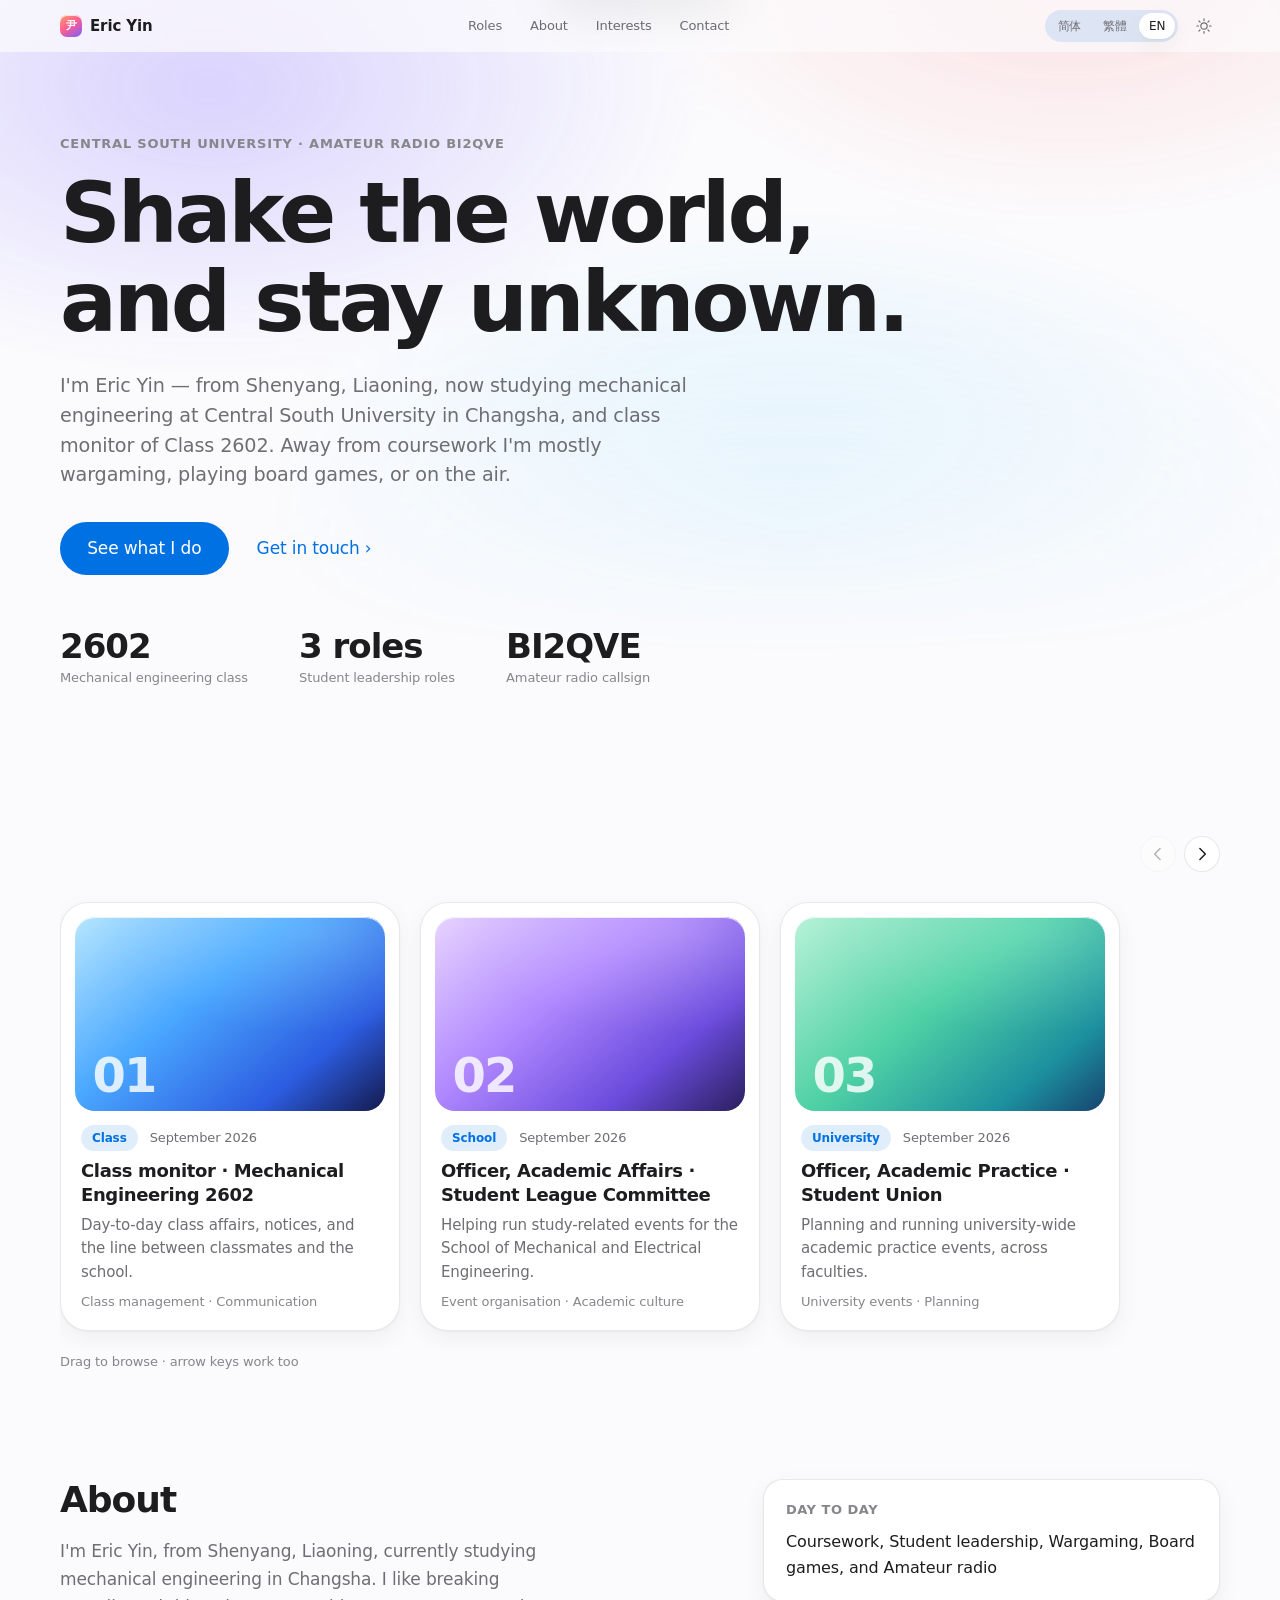
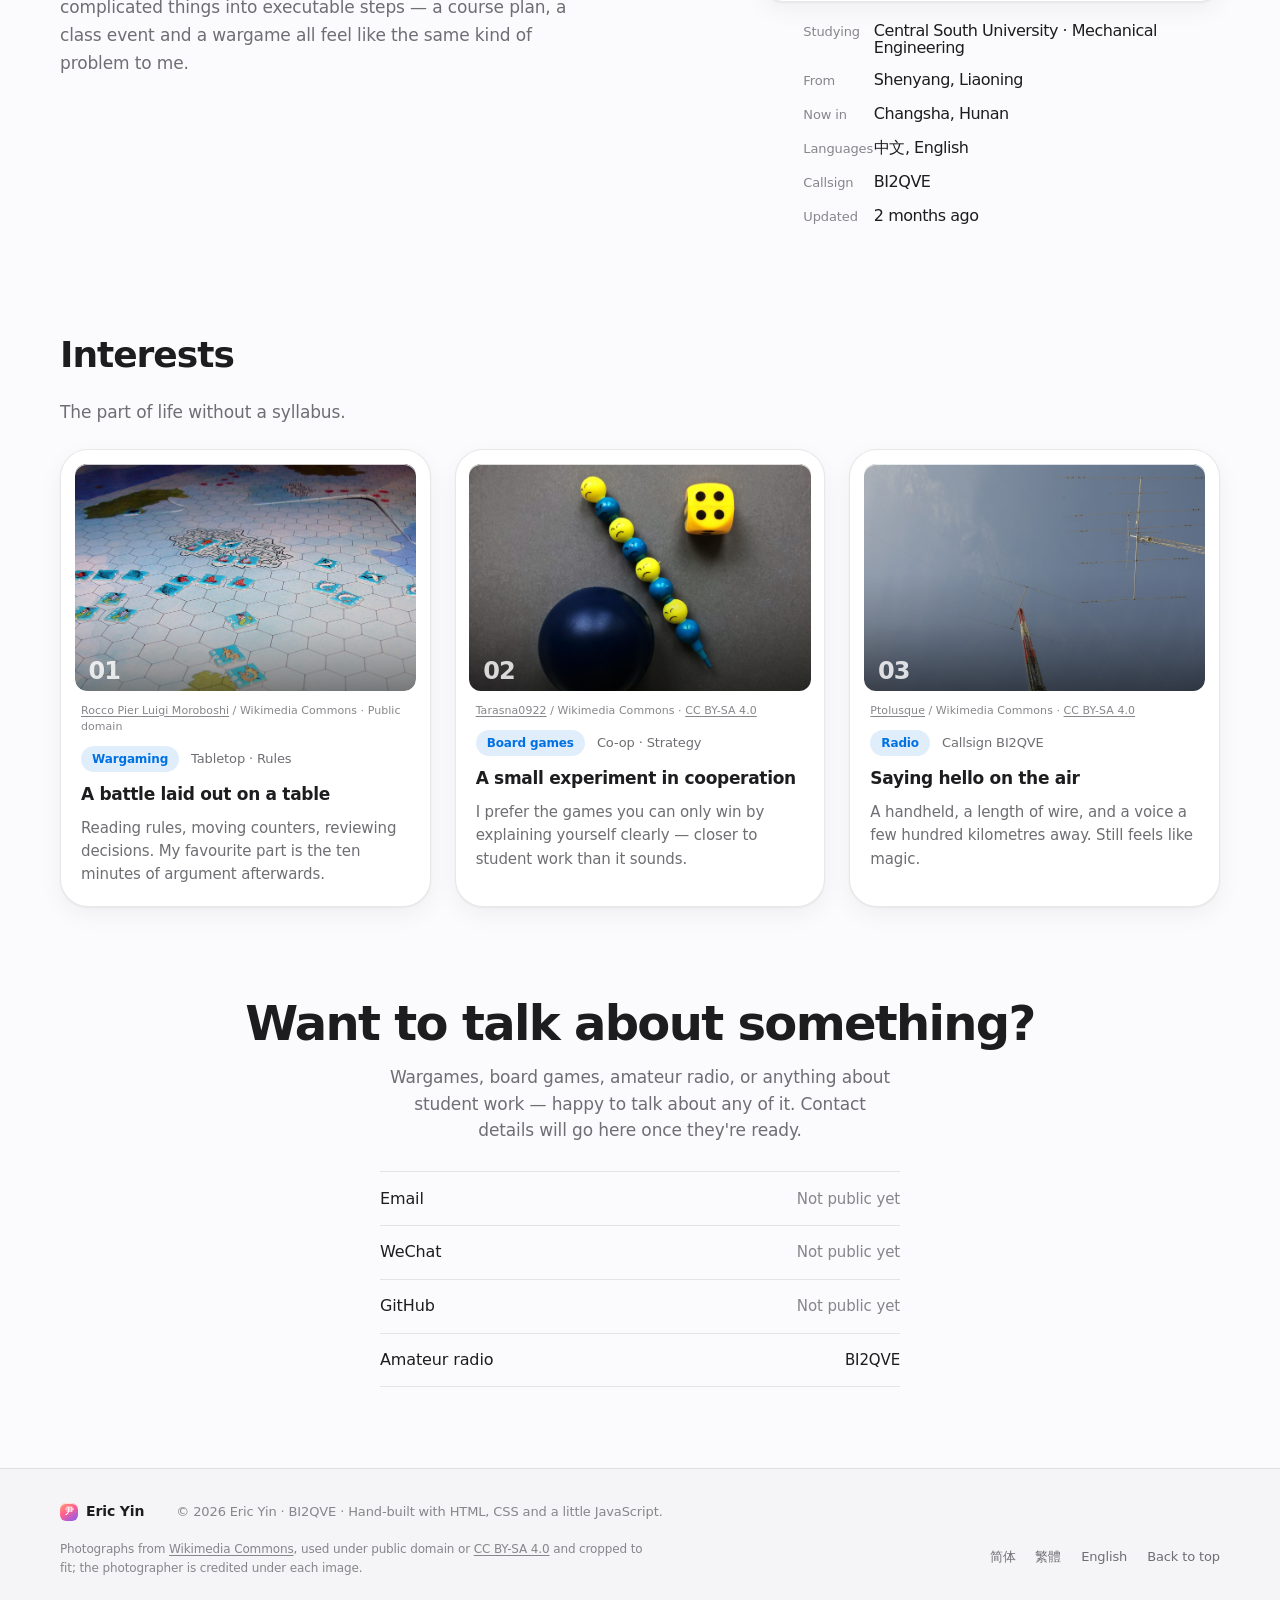
==== commit 0d4388ec: "联系栏目填入呼号：业余无线电一栏显示 BI2QVE 三种语言同步修改；其余三项仍是「暂未公开」，并用独立的样式区分占位值与真实内容。" ====
--- a/en/index.html
+++ b/en/index.html
@@ -316,19 +316,19 @@
       <ul class="channels">
         <li class="channel">
           <span class="channel__label">Email</span>
-          <span class="channel__value">Not public yet</span>
+          <span class="channel__value channel__value--pending">Not public yet</span>
         </li>
         <li class="channel">
           <span class="channel__label">WeChat</span>
-          <span class="channel__value">Not public yet</span>
+          <span class="channel__value channel__value--pending">Not public yet</span>
         </li>
         <li class="channel">
           <span class="channel__label">GitHub</span>
-          <span class="channel__value">Not public yet</span>
+          <span class="channel__value channel__value--pending">Not public yet</span>
         </li>
         <li class="channel">
-          <span class="channel__label">Amateur radio (callsign BI2QVE)</span>
-          <span class="channel__value">Not public yet</span>
+          <span class="channel__label">Amateur radio</span>
+          <span class="channel__value">BI2QVE</span>
         </li>
       </ul>
     </div>
--- a/assets/styles.css
+++ b/assets/styles.css
@@ -687,9 +687,11 @@
 .channel__label { font-size: 1rem; }
 .channel__value {
   font-size: 0.9375rem;
-  color: var(--text-tertiary);
+  font-weight: 500;
   white-space: nowrap;
 }
+/* A value that isn't ready yet should read as a placeholder, not as content. */
+.channel__value--pending { color: var(--text-tertiary); font-weight: 400; }
 
 /* ── Footer ─────────────────────────────────────────────── */
 .footer {
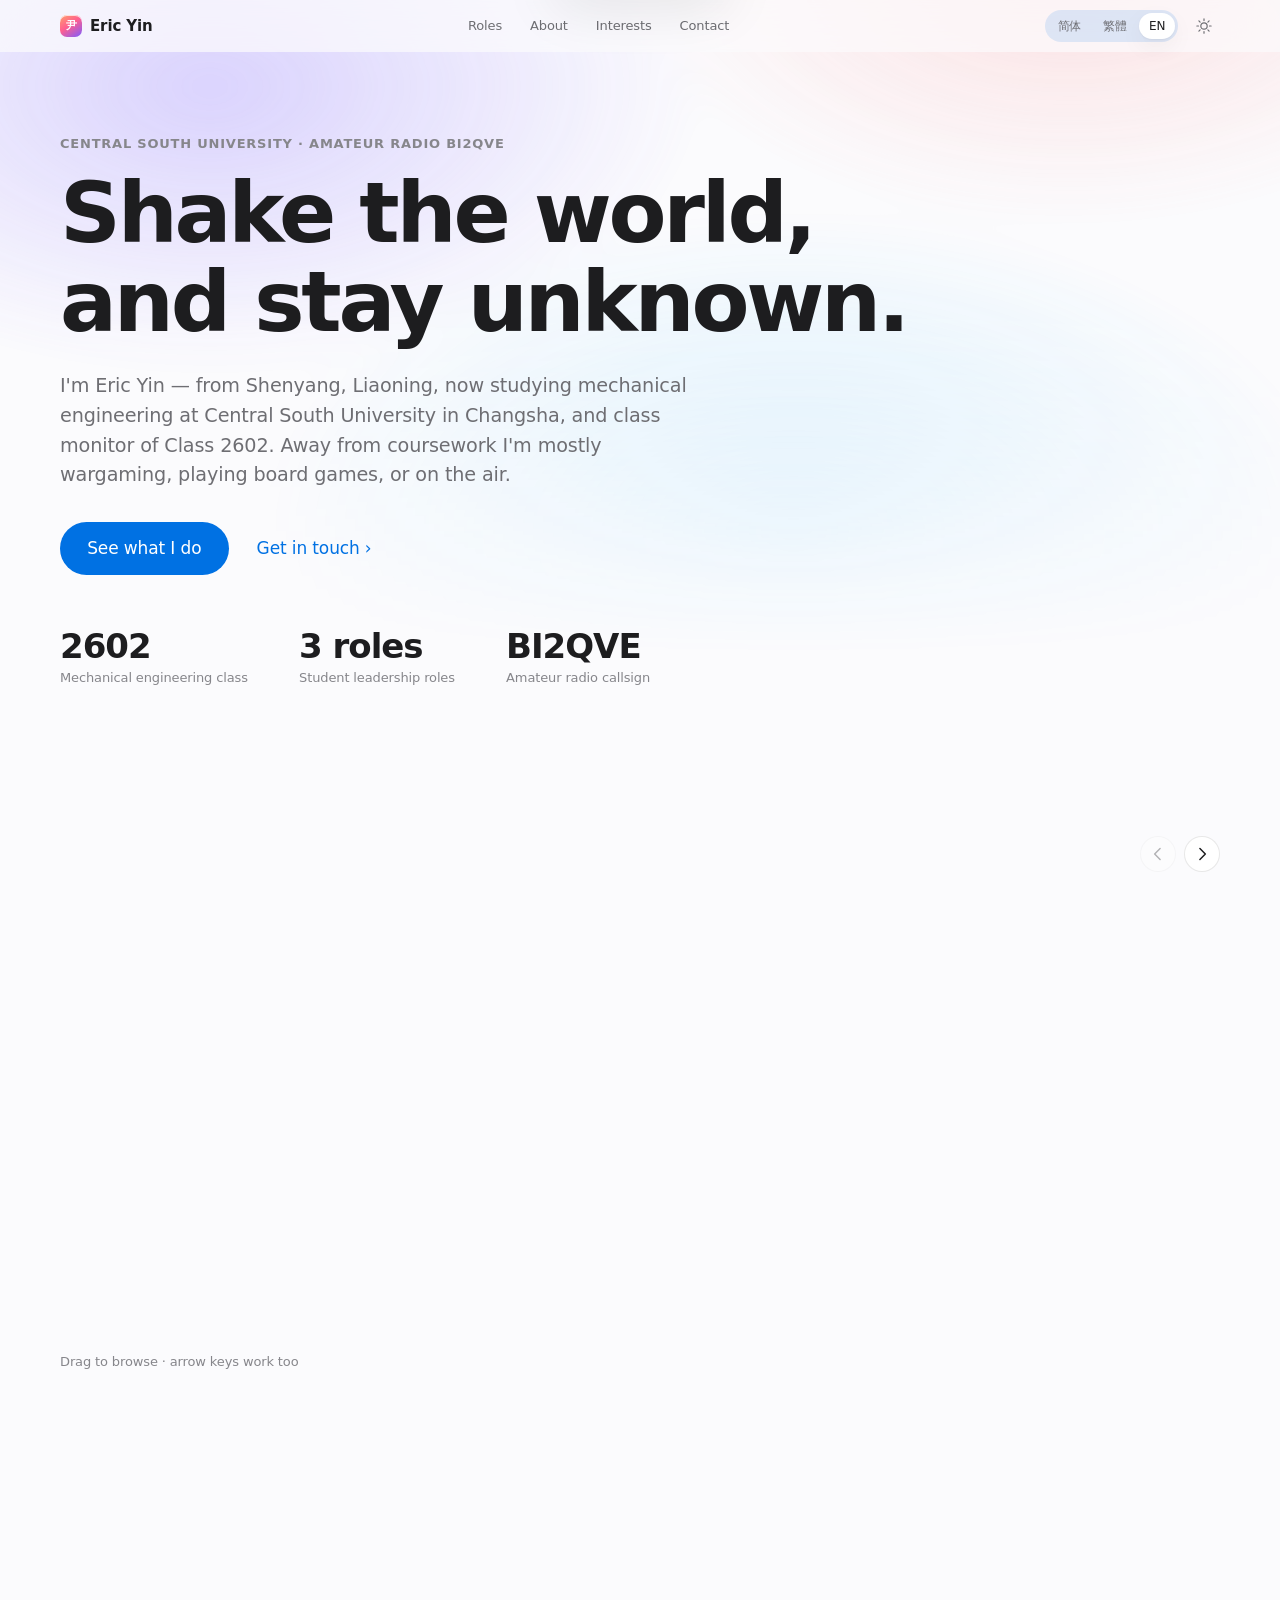
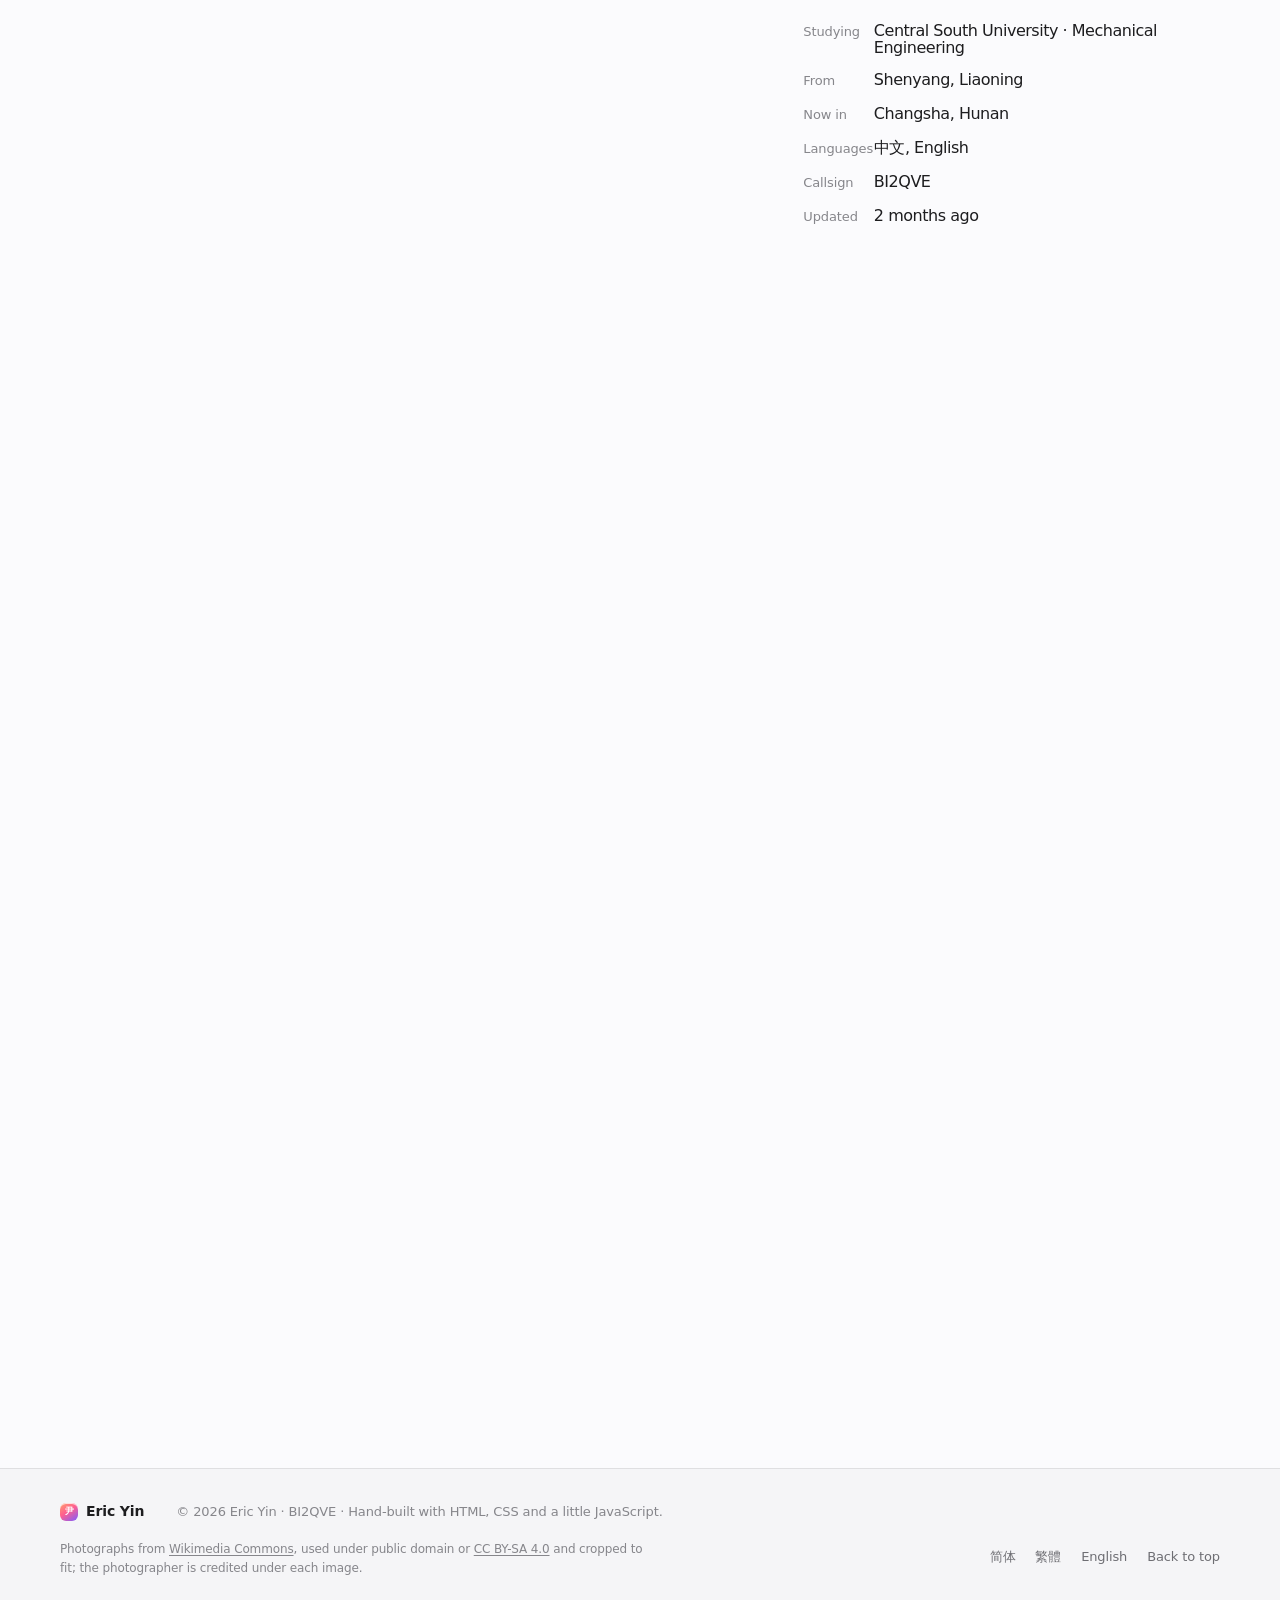
==== commit 28ee77e8: "修正每次打开都停在最底部：丢掉 URL 里残留的 #fragment 真正的原因不是滚动记忆，而是地址栏里的 fragment。点一次导航里的「联系」 （或首屏的「联系我」）就会留下 #contact" ====
--- a/en/index.html
+++ b/en/index.html
@@ -40,6 +40,19 @@
       var saved = localStorage.getItem('site-theme');
       if (saved === 'light' || saved === 'dark') document.documentElement.dataset.theme = saved;
     } catch (e) {}
+    // Every arrival starts at the top of the page.
+    //
+    // A fragment in the address bar is browsing residue, not a destination:
+    // clicking "Contact" / "Get in touch" leaves #contact behind, and from then on every
+    // reload, restored tab and autocompleted visit would open at the very
+    // bottom of the page. So there is no scroll memory *and* no fragment —
+    // dropping it here, before the body is parsed, also stops the browser from
+    // jumping down in the first place. app.js then holds the arrival position
+    // for the engines that put it back after load anyway.
+    if ('scrollRestoration' in history) history.scrollRestoration = 'manual';
+    if (location.hash) {
+      try { history.replaceState(history.state, '', location.pathname + location.search); } catch (e) {}
+    }
   })();
 </script>
 </head>
@@ -49,7 +62,7 @@
 
 <div class="progress" aria-hidden="true"><i class="progress__bar" id="progressBar"></i></div>
 
-<header class="nav" id="nav">
+<header class="nav" id="nav" data-reveal>
   <div class="nav__inner">
     <a class="nav__brand" href="/en/" hreflang="en">
       <span class="nav__mark" aria-hidden="true">尹</span>
@@ -92,21 +105,21 @@
   <section class="hero">
     <div class="hero__glow" aria-hidden="true"></div>
     <div class="container hero__inner" id="heroInner">
-      <p class="eyebrow">Central South University · Amateur radio BI2QVE</p>
-      <h1 class="display">Shake the world,<br>and stay unknown.</h1>
-      <p class="hero__sub">
+      <p class="eyebrow" data-reveal>Central South University · Amateur radio BI2QVE</p>
+      <h1 class="display" data-reveal>Shake the world,<br>and stay unknown.</h1>
+      <p class="hero__sub" data-reveal>
         I'm Eric Yin — from Shenyang, Liaoning, now studying mechanical engineering at
         Central South University in Changsha, and class monitor of Class 2602.
         Away from coursework I'm mostly wargaming, playing board games, or on the air.
       </p>
-      <div class="hero__actions">
+      <div class="hero__actions" data-reveal>
         <a class="btn btn--lg" href="#roles">See what I do</a>
         <a class="link link--lg" href="#contact">Get in touch <span class="chev" aria-hidden="true">›</span></a>
       </div>
 
       <!-- 2602 is a class designation and BI2QVE is a callsign: identifiers,
            not quantities, so neither one goes through number formatting. -->
-      <dl class="facts">
+      <dl class="facts" data-reveal>
         <div class="fact">
           <dt class="fact__label">Mechanical engineering class</dt>
           <dd class="fact__value">2602</dd>
@@ -147,7 +160,7 @@
          role="group" aria-roledescription="carousel" aria-label="Student roles, draggable">
       <div class="carousel__viewport">
         <ul class="carousel__track" tabindex="0">
-          <li class="work">
+          <li class="work" data-reveal>
             <a class="work__link" href="#">
               <span class="cover cover--ocean"><span class="cover__num" aria-hidden="true">01</span></span>
               <span class="work__body">
@@ -161,7 +174,7 @@
               </span>
             </a>
           </li>
-          <li class="work">
+          <li class="work" data-reveal>
             <a class="work__link" href="#">
               <span class="cover cover--lilac"><span class="cover__num" aria-hidden="true">02</span></span>
               <span class="work__body">
@@ -175,7 +188,7 @@
               </span>
             </a>
           </li>
-          <li class="work">
+          <li class="work" data-reveal>
             <a class="work__link" href="#">
               <span class="cover cover--mint"><span class="cover__num" aria-hidden="true">03</span></span>
               <span class="work__body">
--- a/assets/styles.css
+++ b/assets/styles.css
@@ -45,6 +45,7 @@
   --nav-h: 52px;
   --ease-out: cubic-bezier(0.22, 0.61, 0.36, 1);
   --ease-in-out: cubic-bezier(0.4, 0, 0.2, 1);
+  --ease-rise: cubic-bezier(0.16, 1, 0.3, 1);   /* settles like a spring, without overshoot */
 }
 
 [data-theme="dark"] {
@@ -358,7 +359,7 @@
   mask-image: linear-gradient(to bottom, #000 0%, #000 55%, transparent 92%);
 }
 
-.hero__inner { position: relative; }
+.hero__inner { position: relative; will-change: transform, opacity; }
 .hero__inner > * { will-change: transform, opacity; }
 
 .hero__sub {
@@ -778,11 +779,17 @@
 .lang-hint__go.is-current-variant { display: inline-flex; }
 .lang-hint__close.is-current-variant { display: grid; }
 
-/* ── Reveal on scroll ───────────────────────────────────── */
-[data-reveal] { opacity: 0; transform: translateY(16px); }
+/* ── Arrival: the page comes up from below, one block at a time ──
+   Everything starts 22px low and slightly transparent, then rises into place.
+   The stagger lives in `--i`, set by app.js: blocks already on screen when the
+   page loads cascade top-to-bottom, and anything appearing later (on scroll)
+   arrives on its own. */
+[data-reveal] { opacity: 0; transform: translate3d(0, 22px, 0); }
 [data-reveal].is-visible {
   opacity: 1; transform: none;
-  transition: opacity 620ms var(--ease-out), transform 720ms var(--ease-out);
+  transition:
+    opacity 640ms var(--ease-out) calc(var(--i, 0) * 70ms),
+    transform 880ms var(--ease-rise) calc(var(--i, 0) * 70ms);
 }
 
 /* ── Responsive ─────────────────────────────────────────── */
